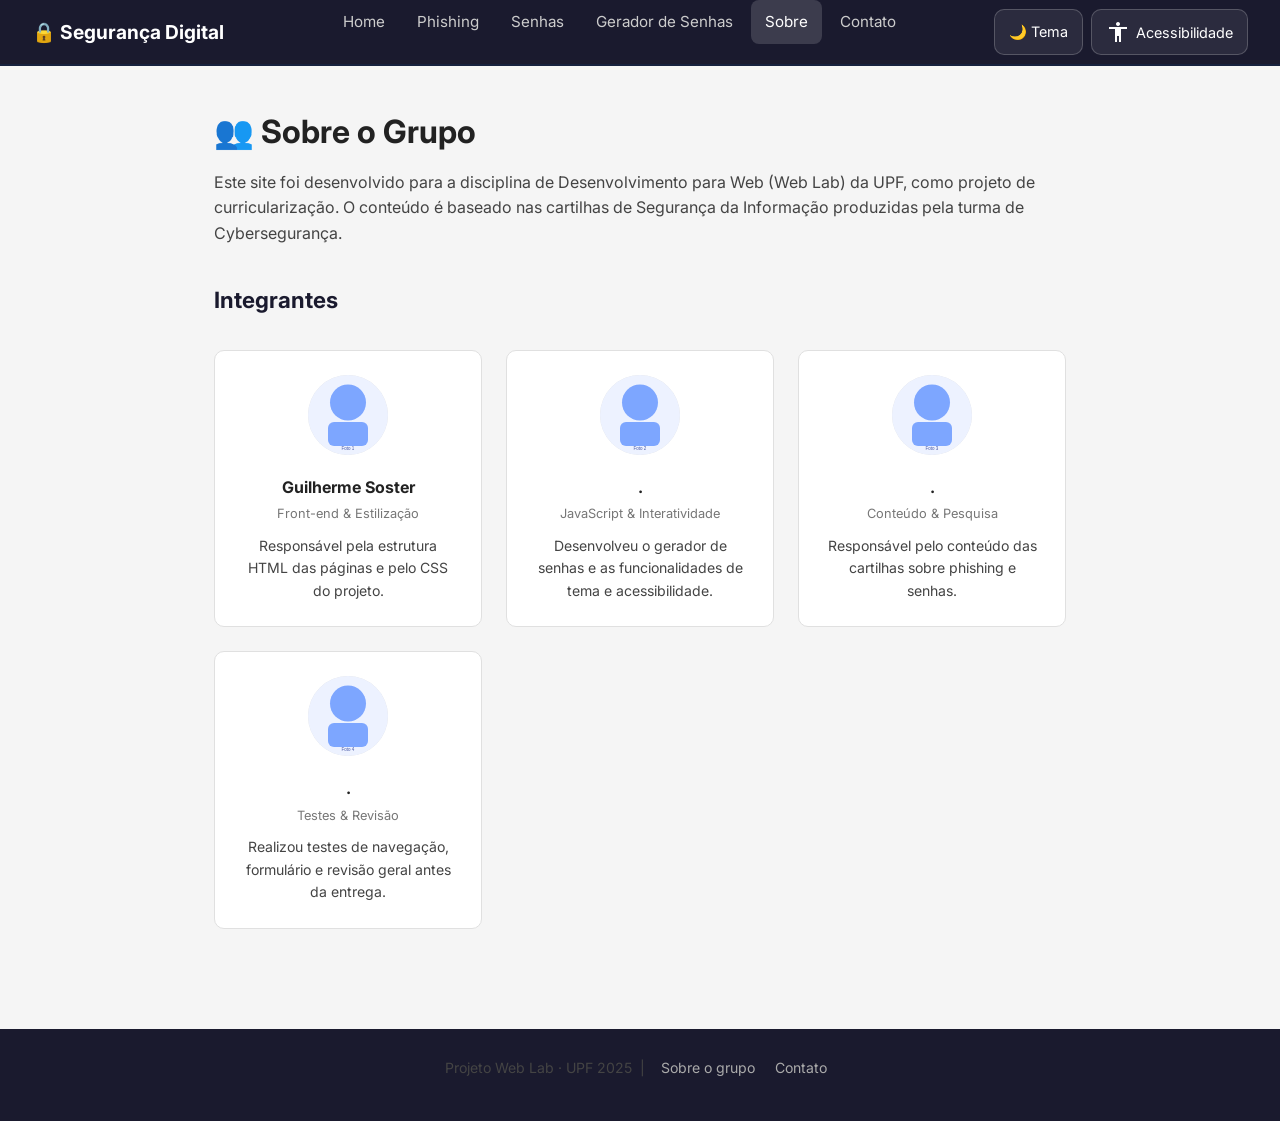
==== TRABALHO CYBERSEGURANÇA - Copia/sobre.html @ 91fb6f32 "Add files via upload" ====
<!DOCTYPE html>
<html lang="pt-BR">
<head>
  <meta charset="UTF-8">
  <meta name="viewport" content="width=device-width, initial-scale=1.0">
  <meta name="description" content="Conheça a equipe e o objetivo do projeto da cartilha de Segurança da Informação para a disciplina de Web Lab.">
  <title>Sobre o Grupo | Segurança da Informação</title>
  <link rel="stylesheet" href="css/style.css">
  <link rel="stylesheet" href="https://fonts.googleapis.com/css2?family=Material+Icons&display=block">
</head>
<body>

  <header>
    <nav aria-label="Menu principal">
      <a href="index.html" class="nav-logo">🔒 Segurança Digital</a>
    <ul class="nav-links">
      <li><a href="index.html">Home</a></li>
      <li><a href="content-phishing.html">Phishing</a></li>
      <li><a href="content-senhas.html">Senhas</a></li>
      <li><a href="seguranca.html">Gerador de Senhas</a></li>
      <li><a href="sobre.html" class="ativa" aria-current="page">Sobre</a></li>
      <li><a href="contato.html">Contato</a></li>
    </ul>
    <div class="nav-botoes">
      <button type="button" id="botao-tema" aria-label="Alternar tema">🌙 Tema</button>
      <button type="button" id="botao-fonte" aria-label="Aumentar acessibilidade"><span class="material-icons">accessibility</span> Acessibilidade</button>
    </div>
  </nav>
  </header>

  <main>

    <section>
      <h1>👥 Sobre o Grupo</h1>
      <p>Este site foi desenvolvido para a disciplina de Desenvolvimento para Web (Web Lab) da UPF, como projeto de curricularização. O conteúdo é baseado nas cartilhas de Segurança da Informação produzidas pela turma de Cybersegurança.</p>
    </section>

    <section>
      <h2>Integrantes</h2>

      <div class="equipe">

        <article class="membro">
          <img src="assets/foto1.svg" alt="Foto">
          <h3>Guilherme Soster</h3>
          <span>Front-end & Estilização</span>
          <p>Responsável pela estrutura HTML das páginas e pelo CSS do projeto.</p>
        </article>

        <article class="membro">
          <img src="assets/foto2.svg" alt="Fotoa">
          <h3>.</h3>
          <span>JavaScript & Interatividade</span>
          <p>Desenvolveu o gerador de senhas e as funcionalidades de tema e acessibilidade.</p>
        </article>

        <article class="membro">
          <img src="assets/foto3.svg" alt="Foto">
          <h3>.</h3>
          <span>Conteúdo & Pesquisa</span>
          <p>Responsável pelo conteúdo das cartilhas sobre phishing e senhas.</p>
        </article>

        <article class="membro">
          <img src="assets/foto4.svg" alt="Foto">
          <h3>.</h3>
          <span>Testes & Revisão</span>
          <p>Realizou testes de navegação, formulário e revisão geral antes da entrega.</p>
        </article>

      </div>
    </section>

  </main>

  <footer>
    <p>Projeto Web Lab · UPF 2025 &nbsp;|&nbsp;
      <a href="sobre.html">Sobre o grupo</a>
      <a href="contato.html">Contato</a>
    </p>
  </footer>

  <script src="js/script.js"></script>
</body>
</html>
---- TRABALHO CYBERSEGURANÇA - Copia/css/style.css ----
@import url('https://fonts.googleapis.com/css2?family=Inter:wght@400;600;700&display=swap');

:focus-visible {
  outline: 3px solid #4a8cff;
  outline-offset: 2px;
}

* {
  margin: 0;
  padding: 0;
  box-sizing: border-box;
}

body {
  font-family: 'Inter', sans-serif;
  background-color: #f5f5f5;
  color: #222;
  font-size: 1rem;
  line-height: 1.6;
}

body.fonte-grande {
  font-size: 1.2rem;
}

/* Tema escuro */
body.dark {
  background-color: #1a1a1a;
  color: #e8e8e8;
}

body.dark nav {
  background-color: #111;
  border-bottom-color: #333;
}

body.dark .card {
  background-color: #242424;
  border-color: #333;
}

body.dark input,
body.dark textarea,
body.dark select {
  background-color: #2a2a2a;
  color: #e8e8e8;
  border-color: #444;
}

body.dark footer {
  background-color: #111;
  border-top-color: #333;
  color: #aaa;
}

body.dark .aviso {
  background-color: #2a1f1f;
  border-left-color: #c0392b;
  color: #e8e8e8;
}

body.dark .dica {
  background-color: #1f2a1f;
  border-left-color: #27ae60;
  color: #e8e8e8;
}

/* NAV */
nav {
  background-color: #1a1a2e;
  border-bottom: 2px solid #16213e;
  padding: 0 32px;
  display: flex;
  align-items: center;
  justify-content: space-between;
  flex-wrap: wrap;
  gap: 12px;
}

.nav-logo {
  color: #fff;
  font-weight: 700;
  font-size: 1.2rem;
  text-decoration: none;
  padding: 16px 0;
}

.nav-links {
  display: flex;
  flex-wrap: wrap;
  gap: 4px;
  list-style: none;
  align-items: center;
}

.nav-links a {
  color: #ccc;
  text-decoration: none;
  padding: 10px 14px;
  border-radius: 8px;
  font-size: 0.95rem;
  display: block;
  transition: background-color 0.2s, color 0.2s;
}

.nav-links a:hover,
.nav-links a.ativa {
  background-color: rgba(255,255,255,0.15);
  color: #fff;
}

.nav-botoes {
  display: flex;
  gap: 8px;
}

.nav-botoes button {
  background: rgba(255,255,255,0.08);
  border: 1px solid rgba(255,255,255,0.2);
  color: #fff;
  padding: 10px 14px;
  border-radius: 10px;
  cursor: pointer;
  font-size: 0.9rem;
  font-family: 'Inter', sans-serif;
  display: inline-flex;
  align-items: center;
  gap: 6px;
  transition: background 0.2s, transform 0.15s;
}

.material-icons {
  font-size: 20px;
  line-height: 1;
}

button:hover {
  filter: brightness(1.06);
}

button:active {
  transform: translateY(1px);
}

.nav-botoes button:hover {
  background: rgba(255,255,255,0.18);
}

/* CONTEÚDO */
main {
  max-width: 900px;
  margin: 0 auto;
  padding: 40px 24px;
}

h1 {
  font-size: 2rem;
  margin-bottom: 12px;
}

h2 {
  font-size: 1.4rem;
  margin: 36px 0 10px;
  color: #1a1a2e;
}

body.dark h2 {
  color: #a0b4ff;
}

p {
  margin-bottom: 14px;
  color: #444;
}

body.dark p {
  color: #ccc;
}

ul {
  padding-left: 20px;
  margin-bottom: 14px;
  color: #444;
}

body.dark ul {
  color: #ccc;
}

li {
  margin-bottom: 6px;
}

/* AVISOS E DICAS */
.aviso {
  background-color: #fdf0f0;
  border-left: 4px solid #c0392b;
  padding: 14px 18px;
  border-radius: 0 8px 8px 0;
  margin: 20px 0;
}

.dica {
  background-color: #f0faf0;
  border-left: 4px solid #27ae60;
  padding: 14px 18px;
  border-radius: 0 8px 8px 0;
  margin: 20px 0;
}

.aviso p,
.dica p {
  margin: 0;
  color: inherit;
}

.aviso strong,
.dica strong {
  display: block;
  margin-bottom: 4px;
  font-size: 0.85rem;
  text-transform: uppercase;
  letter-spacing: 0.05em;
}

/* CARDS NA HOME */
.cards {
  display: grid;
  grid-template-columns: repeat(auto-fit, minmax(240px, 1fr));
  gap: 20px;
  margin-top: 32px;
}

.card {
  background: #fff;
  border: 1px solid #d5d9f2;
  border-radius: 20px;
  padding: 28px;
  box-shadow: 0 14px 30px rgba(41, 59, 117, 0.06);
}

.card h3 {
  font-size: 1.15rem;
  margin-bottom: 10px;
}

.card p {
  font-size: 0.95rem;
  margin-bottom: 16px;
}

.card a {
  font-weight: 600;
  color: #1a1a2e;
  text-decoration: none;
  font-size: 0.9rem;
}

body.dark .card a {
  color: #a0b4ff;
}

.card a:hover {
  text-decoration: underline;
}

/* HERO */
.hero {
  background-color: #1a1a2e;
  color: #fff;
  border-radius: 18px;
  padding: 48px 36px;
  margin-bottom: 48px;
  box-shadow: 0 18px 40px rgba(0,0,0,0.12);
}

.hero h1 {
  color: #fff;
  font-size: 2.2rem;
  margin-bottom: 14px;
  letter-spacing: -0.03em;
}

.hero p {
  color: #d7d9f2;
  max-width: 620px;
  margin-bottom: 24px;
  font-size: 1rem;
}

.btn {
  display: inline-block;
  padding: 12px 22px;
  background-color: #fff;
  color: #1a1a2e;
  border-radius: 8px;
  font-weight: 700;
  text-decoration: none;
  font-size: 0.95rem;
  margin-right: 10px;
}

.btn:hover {
  background-color: #e8e8e8;
}

.btn-outline {
  background: transparent;
  color: #fff;
  border: 2px solid rgba(255,255,255,0.4);
}

.btn-outline:hover {
  background: rgba(255,255,255,0.1);
}

/* NAVEGAÇÃO ENTRE PÁGINAS */
.paginacao {
  display: flex;
  justify-content: space-between;
  margin-top: 48px;
  padding-top: 24px;
  border-top: 1px solid #dcdfe7;
  flex-wrap: wrap;
  gap: 12px;
}

body.dark .paginacao {
  border-top-color: #333;
}

.paginacao a {
  color: #1a1a2e;
  font-weight: 600;
  text-decoration: none;
  font-size: 0.92rem;
}

body.dark .paginacao a {
  color: #a0b4ff;
}

.paginacao a:hover {
  text-decoration: underline;
}

/* EQUIPE */
.equipe {
  display: grid;
  grid-template-columns: repeat(auto-fit, minmax(200px, 1fr));
  gap: 24px;
  margin-top: 32px;
}

.membro {
  background: #fff;
  border: 1px solid #e0e0e0;
  border-radius: 10px;
  padding: 24px;
  text-align: center;
}

body.dark .membro {
  background-color: #242424;
  border-color: #333;
}

.membro img {
  width: 80px;
  height: 80px;
  border-radius: 50%;
  object-fit: cover;
  margin: 0 auto 12px;
  background: #e0e0e0;
}

.membro h3 {
  font-size: 1rem;
  margin-bottom: 4px;
}

.membro span {
  font-size: 0.8rem;
  color: #777;
  display: block;
  margin-bottom: 10px;
}

.membro p {
  font-size: 0.88rem;
  margin: 0;
}

/* FORMULÁRIO */
.form-grupo {
  display: grid;
  gap: 16px;
  max-width: 600px;
}

.form-grupo label {
  display: block;
  font-weight: 600;
  font-size: 0.9rem;
  margin-bottom: 6px;
}

.form-grupo input,
.form-grupo textarea,
.form-grupo select {
  width: 100%;
  padding: 12px;
  border: 1px solid #ccc;
  border-radius: 8px;
  font-family: 'Inter', sans-serif;
  font-size: 0.95rem;
  background: #fff;
  color: #222;
}

.form-grupo textarea {
  min-height: 110px;
  resize: vertical;
}

.btn-enviar {
  background-color: #1a1a2e;
  color: #fff;
  border: none;
  padding: 13px 26px;
  border-radius: 8px;
  font-family: 'Inter', sans-serif;
  font-size: 1rem;
  font-weight: 600;
  cursor: pointer;
  justify-self: start;
}

.btn-enviar:hover {
  background-color: #2d2d4e;
}

/* GERADOR DE SENHAS */
.gerador {
  background: #fff;
  border: 1px solid #e0e0e0;
  border-radius: 10px;
  padding: 32px;
  max-width: 560px;
}

body.dark .gerador {
  background: #242424;
  border-color: #333;
}

.senha-exibida {
  background: #f0f0f0;
  border-radius: 8px;
  padding: 16px 20px;
  font-family: monospace;
  font-size: 1.3rem;
  letter-spacing: 0.05em;
  margin: 20px 0;
  word-break: break-all;
  min-height: 56px;
  color: #1a1a2e;
}

body.dark .senha-exibida {
  background: #1a1a1a;
  color: #7fffb4;
}

.senha-actions {
  display: flex;
  gap: 12px;
  flex-wrap: wrap;
  align-items: center;
  margin-top: 16px;
}

.btn-copiar {
  background-color: #27ae60;
  color: #fff;
  border: none;
  padding: 12px 18px;
  border-radius: 8px;
  cursor: pointer;
  font-family: 'Inter', sans-serif;
  font-size: 0.95rem;
}

.btn-copiar:hover {
  background-color: #219150;
}

.form-feedback {
  padding: 14px 18px;
  border-radius: 10px;
  background: #ecf8f3;
  color: #1b5e3d;
  border: 1px solid #a8e3c3;
  margin-bottom: 10px;
  display: none;
}

.form-feedback.falha {
  background: #fdecea;
  color: #962d22;
  border-color: #f3b0ac;
}

.form-feedback.mostrar {
  display: block;
}

.opcoes {
  display: flex;
  flex-direction: column;
  gap: 10px;
  margin-bottom: 20px;
}

.opcoes label {
  display: flex;
  align-items: center;
  gap: 10px;
  font-size: 0.95rem;
  cursor: pointer;
}

.opcoes input[type="checkbox"] {
  width: 17px;
  height: 17px;
  cursor: pointer;
}

.slider-grupo {
  margin-bottom: 20px;
}

.slider-grupo label {
  display: flex;
  justify-content: space-between;
  font-size: 0.92rem;
  font-weight: 600;
  margin-bottom: 8px;
}

.slider-grupo input[type="range"] {
  width: 100%;
}

.forca {
  margin-top: 16px;
  font-size: 0.85rem;
  color: #555;
}

body.dark .forca {
  color: #aaa;
}

.barra-forca-bg {
  height: 8px;
  background: #e0e0e0;
  border-radius: 99px;
  overflow: hidden;
  margin-top: 6px;
}

body.dark .barra-forca-bg {
  background: #333;
}

.barra-forca {
  height: 100%;
  width: 0;
  border-radius: 99px;
  background: #e74c3c;
  transition: width 0.2s, background 0.2s;
}

/* FOOTER */
footer {
  background-color: #1a1a2e;
  color: #aaa;
  text-align: center;
  padding: 28px;
  font-size: 0.88rem;
  margin-top: 60px;
}

footer a {
  color: #aaa;
  text-decoration: none;
  margin: 0 8px;
}

footer a:hover {
  color: #fff;
}

/* RESPONSIVO */
@media (max-width: 640px) {
  nav {
    padding: 0 16px;
  }

  main {
    padding: 24px 16px;
  }

  .hero {
    padding: 32px 24px;
  }

  h1 {
    font-size: 1.6rem;
  }
}
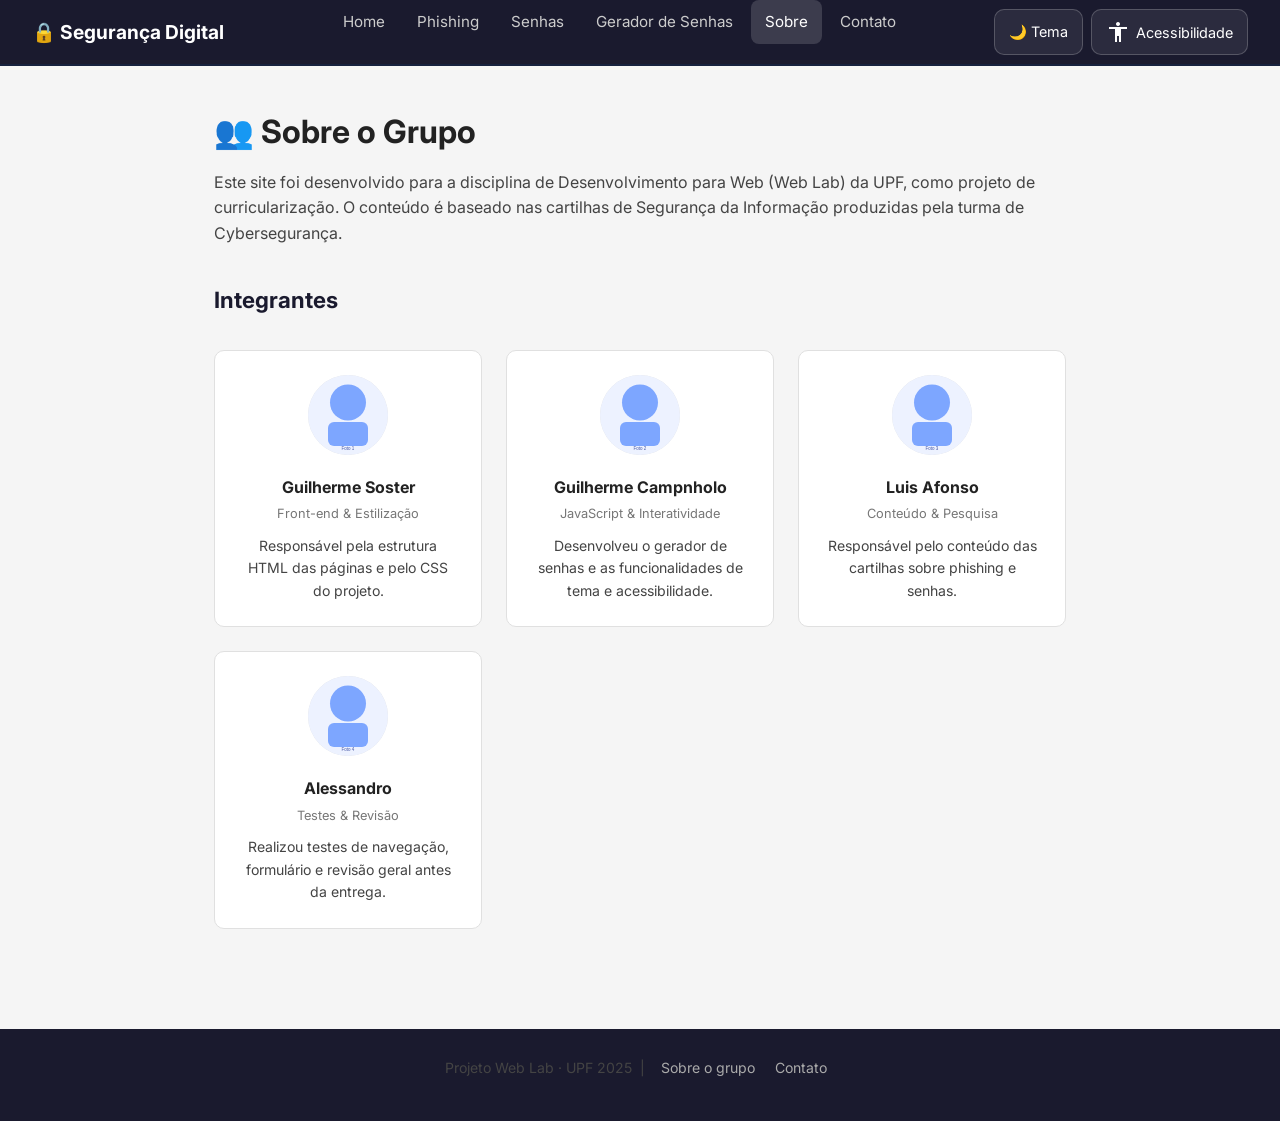
==== commit 93e29348: "correçoes finais" ====
--- a/TRABALHO CYBERSEGURANÇA - Copia/sobre.html
+++ b/TRABALHO CYBERSEGURANÇA - Copia/sobre.html
@@ -49,21 +49,21 @@
 
         <article class="membro">
           <img src="assets/foto2.svg" alt="Fotoa">
-          <h3>.</h3>
+          <h3>Guilherme Campnholo</h3>
           <span>JavaScript & Interatividade</span>
           <p>Desenvolveu o gerador de senhas e as funcionalidades de tema e acessibilidade.</p>
         </article>
 
         <article class="membro">
           <img src="assets/foto3.svg" alt="Foto">
-          <h3>.</h3>
+          <h3>Luis Afonso</h3>
           <span>Conteúdo & Pesquisa</span>
           <p>Responsável pelo conteúdo das cartilhas sobre phishing e senhas.</p>
         </article>
 
         <article class="membro">
           <img src="assets/foto4.svg" alt="Foto">
-          <h3>.</h3>
+          <h3>Alessandro</h3>
           <span>Testes & Revisão</span>
           <p>Realizou testes de navegação, formulário e revisão geral antes da entrega.</p>
         </article>
